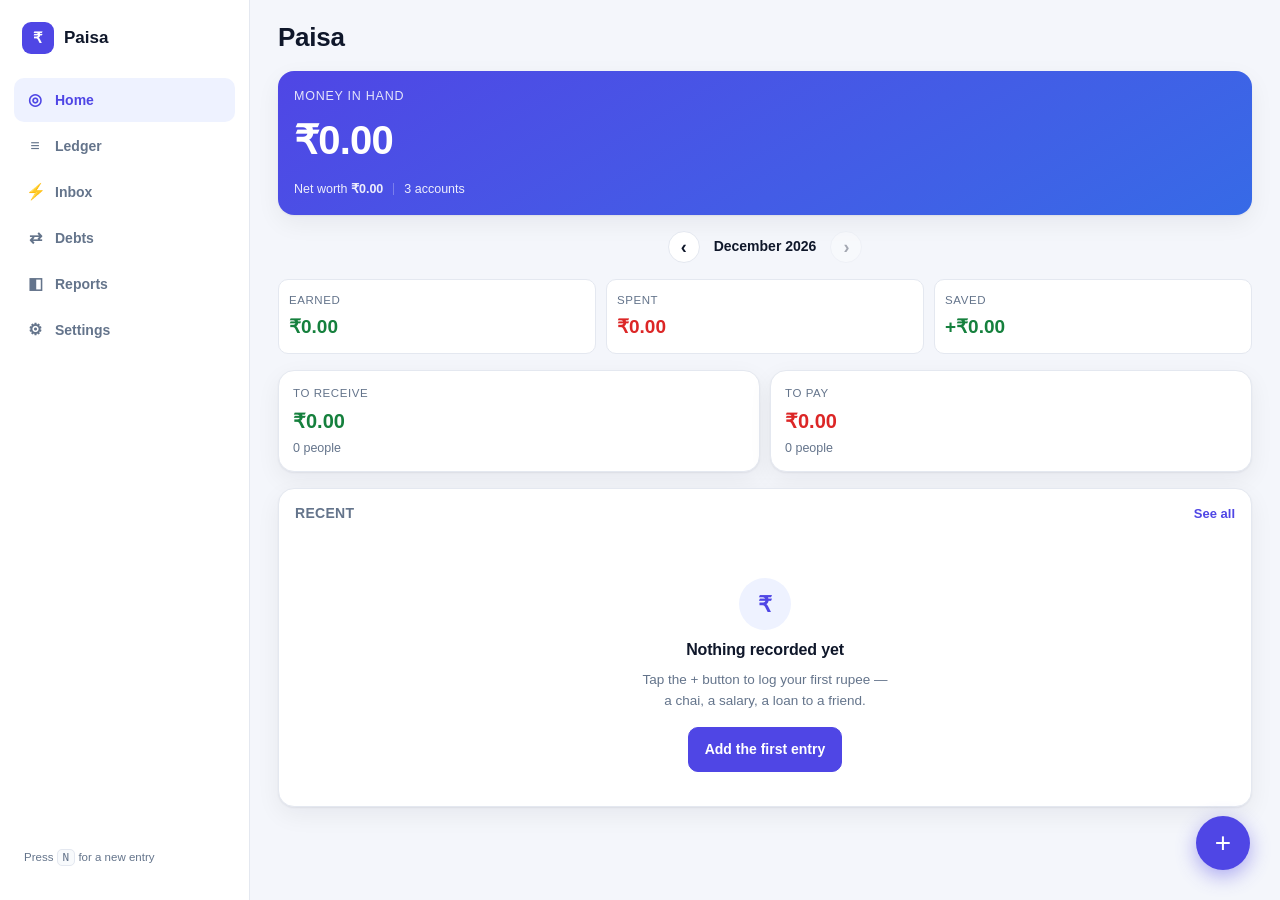
==== index.html @ a32064b5 "Publish 5a4602e" ====
<!DOCTYPE html>
<html lang="en" data-theme="auto">
<head>
<meta charset="utf-8">
<meta name="viewport" content="width=device-width, initial-scale=1, viewport-fit=cover">
<meta name="description" content="Paisa — track every rupee you spend, earn, lend and owe. Works offline on phone and laptop.">
<meta name="theme-color" content="#0b1220" media="(prefers-color-scheme: dark)">
<meta name="theme-color" content="#ffffff" media="(prefers-color-scheme: light)">
<meta name="apple-mobile-web-app-capable" content="yes">
<meta name="apple-mobile-web-app-title" content="Paisa">
<title>Paisa · every rupee accounted for</title>
<link rel="manifest" href="manifest.webmanifest">
<link rel="icon" href="icons/icon.svg" type="image/svg+xml">
<link rel="apple-touch-icon" href="icons/icon-192.png">
<link rel="stylesheet" href="css/app.css">
</head>
<body>

<div id="app" class="app" data-route="dashboard">

  <aside class="rail" aria-label="Sections">
    <div class="brand"><span class="brand-mark">₹</span><span class="brand-name">Paisa</span></div>
    <nav class="rail-nav">
      <a class="rail-link" data-nav="dashboard" href="#/dashboard"><span class="ic">◎</span><span>Home</span></a>
      <a class="rail-link" data-nav="ledger" href="#/ledger"><span class="ic">≡</span><span>Ledger</span></a>
      <a class="rail-link" data-nav="inbox" href="#/inbox"><span class="ic">⚡</span><span>Inbox</span><span class="badge" id="rail-badge" hidden></span></a>
      <a class="rail-link" data-nav="debts" href="#/debts"><span class="ic">⇄</span><span>Debts</span></a>
      <a class="rail-link" data-nav="reports" href="#/reports"><span class="ic">◧</span><span>Reports</span></a>
      <a class="rail-link" data-nav="settings" href="#/settings"><span class="ic">⚙</span><span>Settings</span></a>
    </nav>
    <p class="rail-foot">Press <kbd>N</kbd> for a new entry</p>
  </aside>

  <div class="main">
    <header class="topbar">
      <h1 id="title">Paisa</h1>
      <div class="topbar-actions">
        <a class="topbar-action" href="#/inbox" aria-label="Inbox">⚡<span class="badge" id="top-badge" hidden></span></a>
        <a class="topbar-action" href="#/settings" aria-label="Settings">⚙</a>
      </div>
    </header>

    <main id="view" class="view" role="main"></main>
  </div>

  <button id="fab" class="fab" aria-label="Add an entry">+</button>

  <nav class="tabbar" aria-label="Sections">
    <a class="tab" data-nav="dashboard" href="#/dashboard"><span class="ic">◎</span><span>Home</span></a>
    <a class="tab" data-nav="ledger" href="#/ledger"><span class="ic">≡</span><span>Ledger</span></a>
    <span class="tab-gap" aria-hidden="true"></span>
    <a class="tab" data-nav="debts" href="#/debts"><span class="ic">⇄</span><span>Debts</span></a>
    <a class="tab" data-nav="reports" href="#/reports"><span class="ic">◧</span><span>Reports</span></a>
  </nav>
</div>

<div id="sheet" class="sheet" aria-hidden="true" role="dialog" aria-modal="true" aria-labelledby="sheet-title">
  <div id="sheet-backdrop" class="sheet-backdrop"></div>
  <div class="sheet-panel">
    <div class="sheet-head">
      <h2 id="sheet-title">Entry</h2>
      <button id="sheet-close" class="icon-btn" aria-label="Close">×</button>
    </div>
    <div id="sheet-body" class="sheet-body"></div>
  </div>
</div>

<div id="toast" class="toast" role="status" aria-live="polite"></div>

<script src="js/parse.js"></script>
<script src="js/statement.js"></script>
<script src="js/store.js"></script>
<script src="js/util.js"></script>
<script src="js/charts.js"></script>
<script src="js/views.js"></script>
<script src="js/app.js"></script>
</body>
</html>
---- css/app.css ----
/* Paisa — one stylesheet, mobile first, light + dark. */

/* ---------- tokens ---------- */
:root {
  --bg:            #f4f6fb;
  --surface:       #ffffff;
  --surface-2:     #f8fafc;
  --line:          #e4e8f0;
  --text:          #0f172a;
  --muted:         #64748b;
  --accent:        #4f46e5;
  --accent-soft:   #eef2ff;
  --in:            #15803d;
  --in-bg:         #22c55e;
  --out:           #dc2626;
  --out-bg:        #f87171;
  --warn:          #b45309;
  --shadow:        0 1px 2px rgba(15, 23, 42, .06), 0 8px 24px rgba(15, 23, 42, .06);
  --radius:        16px;
  --radius-sm:     10px;
  --tab-h:         62px;
}

@media (prefers-color-scheme: dark) {
  :root:not([data-theme="light"]) {
    --bg:          #070b14;
    --surface:     #0f172a;
    --surface-2:   #16203a;
    --line:        #1f2b47;
    --text:        #e8edf7;
    --muted:       #8b9bb5;
    --accent:      #818cf8;
    --accent-soft: #1e2545;
    --in:          #4ade80;
    --in-bg:       #22c55e;
    --out:         #f87171;
    --out-bg:      #ef4444;
    --warn:        #fbbf24;
    --shadow:      0 1px 2px rgba(0, 0, 0, .4), 0 10px 30px rgba(0, 0, 0, .35);
  }
}

:root[data-theme="dark"] {
  --bg:          #070b14;
  --surface:     #0f172a;
  --surface-2:   #16203a;
  --line:        #1f2b47;
  --text:        #e8edf7;
  --muted:       #8b9bb5;
  --accent:      #818cf8;
  --accent-soft: #1e2545;
  --in:          #4ade80;
  --in-bg:       #22c55e;
  --out:         #f87171;
  --out-bg:      #ef4444;
  --warn:        #fbbf24;
  --shadow:      0 1px 2px rgba(0, 0, 0, .4), 0 10px 30px rgba(0, 0, 0, .35);
}

/* ---------- base ---------- */
*, *::before, *::after { box-sizing: border-box; }

html { -webkit-text-size-adjust: 100%; }

body {
  margin: 0;
  background: var(--bg);
  color: var(--text);
  font: 15px/1.5 -apple-system, BlinkMacSystemFont, "Segoe UI", Roboto, "Helvetica Neue", Arial, sans-serif;
  font-variant-numeric: tabular-nums;
  -webkit-font-smoothing: antialiased;
}
body.locked { overflow: hidden; }

h1, h2, h3, h4 { margin: 0; font-weight: 650; letter-spacing: -.01em; }
a { color: inherit; text-decoration: none; }
button { font: inherit; color: inherit; }

.muted { color: var(--muted); }
.small { font-size: 12.5px; }
.pad { padding: 0 16px 14px; }
.in { color: var(--in); }
.out { color: var(--out); }
.neutral { color: var(--muted); }
.grow { flex: 1; }

/* ---------- layout ---------- */
.app { min-height: 100vh; }

.rail { display: none; }

.main { padding-bottom: calc(var(--tab-h) + env(safe-area-inset-bottom, 0px) + 12px); }

.topbar {
  position: sticky; top: 0; z-index: 20;
  display: flex; align-items: center; justify-content: space-between;
  gap: 12px;
  padding: calc(env(safe-area-inset-top, 0px) + 12px) 16px 12px;
  background: color-mix(in srgb, var(--bg) 88%, transparent);
  backdrop-filter: saturate(1.4) blur(10px);
  border-bottom: 1px solid var(--line);
}
.topbar h1 { font-size: 20px; }
.topbar-action {
  width: 36px; height: 36px; display: grid; place-items: center;
  border-radius: 50%; background: var(--surface); border: 1px solid var(--line);
}

.view { padding: 14px 14px 24px; display: flex; flex-direction: column; gap: 14px; }

/* ---------- cards ---------- */
.card {
  background: var(--surface);
  border: 1px solid var(--line);
  border-radius: var(--radius);
  box-shadow: var(--shadow);
  padding: 16px;
}
.card.flush { padding: 0; overflow: hidden; }
.card.flush .card-head { padding: 14px 16px 10px; }

.card-head {
  display: flex; align-items: baseline; justify-content: space-between; gap: 12px;
  margin-bottom: 10px;
}
.card-head h3 { font-size: 14px; letter-spacing: .02em; text-transform: uppercase; color: var(--muted); }

.link {
  background: none; border: 0; padding: 0; cursor: pointer;
  color: var(--accent); font-size: 13px; font-weight: 600;
}

.hero {
  background: linear-gradient(150deg, var(--accent) 0%, color-mix(in srgb, var(--accent) 62%, #0ea5e9) 100%);
  color: #fff; border: 0;
}
.hero.inner { background: var(--surface-2); color: var(--text); border: 1px solid var(--line); }
.hero-label { font-size: 12.5px; opacity: .85; text-transform: uppercase; letter-spacing: .06em; }
.hero-value { font-size: 34px; font-weight: 700; letter-spacing: -.02em; margin: 4px 0 10px; }
.hero.inner .hero-value.in { color: var(--in); }
.hero.inner .hero-value.out { color: var(--out); }
.hero-foot { display: flex; align-items: center; gap: 10px; font-size: 12.5px; opacity: .9; flex-wrap: wrap; }
.hero-sep { width: 1px; height: 12px; background: currentColor; opacity: .3; }

/* ---------- tiles ---------- */
.tiles { display: grid; grid-template-columns: repeat(3, 1fr); gap: 10px; }
.tile {
  background: var(--surface); border: 1px solid var(--line); border-radius: var(--radius-sm);
  padding: 12px 10px; display: flex; flex-direction: column; gap: 4px; min-width: 0;
}
.tile-label { font-size: 11.5px; color: var(--muted); text-transform: uppercase; letter-spacing: .05em; }
.tile-value { font-size: 15px; font-weight: 650; overflow-wrap: anywhere; }

.duo { display: grid; grid-template-columns: 1fr 1fr; gap: 10px; }
.duo.tight { gap: 10px; }
.card.mini { display: flex; flex-direction: column; gap: 3px; padding: 14px; }
.mini-value { font-size: 20px; font-weight: 700; overflow-wrap: anywhere; }

/* ---------- month switch ---------- */
.month-switch {
  display: flex; align-items: center; justify-content: center; gap: 14px;
  font-weight: 600; font-size: 14px;
}
.icon-btn {
  width: 32px; height: 32px; border-radius: 50%;
  background: var(--surface); border: 1px solid var(--line);
  cursor: pointer; display: grid; place-items: center; font-size: 18px; line-height: 1;
}
.icon-btn[disabled] { opacity: .35; cursor: default; }

/* ---------- rows ---------- */
.rows { list-style: none; margin: 0; padding: 0; }
.row {
  display: flex; align-items: center; gap: 12px;
  padding: 11px 16px; border-top: 1px solid var(--line);
  cursor: pointer; min-width: 0;
}
.rows > .row:first-child { border-top: 0; }
.row:hover, .row:focus-visible { background: var(--surface-2); outline: none; }
.row.settled { opacity: .55; }

.row-dot, .avatar {
  flex: 0 0 auto; width: 36px; height: 36px; border-radius: 11px;
  display: grid; place-items: center; color: #fff; font-weight: 700; font-size: 13px;
}
.avatar { border-radius: 50%; }
.avatar.big { width: 52px; height: 52px; font-size: 17px; }
.row-glyph { font-size: 15px; line-height: 1; }

.row-main { flex: 1; min-width: 0; display: flex; flex-direction: column; gap: 2px; }
.row-title { font-weight: 600; white-space: nowrap; overflow: hidden; text-overflow: ellipsis; }
.row-sub { font-size: 12.5px; color: var(--muted); white-space: nowrap; overflow: hidden; text-overflow: ellipsis; }

.amt { font-weight: 650; white-space: nowrap; font-size: 14.5px; }

.group { display: flex; flex-direction: column; }
.group-head {
  display: flex; justify-content: space-between; align-items: baseline;
  padding: 6px 4px; font-size: 12.5px; color: var(--muted); font-weight: 600;
}
.group .rows {
  background: var(--surface); border: 1px solid var(--line);
  border-radius: var(--radius); overflow: hidden; box-shadow: var(--shadow);
}

/* ---------- pills, chips ---------- */
.pill {
  display: inline-block; padding: 1px 7px; border-radius: 999px;
  background: var(--surface-2); border: 1px solid var(--line);
  font-size: 11px; font-weight: 600; color: var(--muted); vertical-align: middle;
}
.pill.tiny { font-size: 10.5px; }
.pill.warn { color: var(--warn); border-color: color-mix(in srgb, var(--warn) 40%, var(--line)); }
.pill.danger { color: var(--out); border-color: color-mix(in srgb, var(--out) 40%, var(--line)); }

.chips { display: flex; flex-wrap: wrap; gap: 8px; }
.chips.scroll-x { flex-wrap: nowrap; overflow-x: auto; padding-bottom: 4px; scrollbar-width: none; }
.chips.scroll-x::-webkit-scrollbar { display: none; }
.chip {
  flex: 0 0 auto; cursor: pointer;
  padding: 7px 13px; border-radius: 999px;
  background: var(--surface); border: 1px solid var(--line);
  font-size: 13px; font-weight: 600; color: var(--muted);
  display: inline-flex; align-items: center; gap: 6px;
}
.chip.on { background: var(--accent); border-color: var(--accent); color: #fff; }
.chip.muted { opacity: .5; }
.chips.quick .chip { font-size: 12.5px; padding: 6px 11px; }

.swatch { width: 10px; height: 10px; border-radius: 3px; display: inline-block; flex: 0 0 auto; }
.swatch.in-bg { background: var(--in-bg); }
.swatch.out-bg { background: var(--out-bg); }

/* ---------- category lists ---------- */
.cat-list { list-style: none; margin: 0; padding: 0; display: flex; flex-direction: column; gap: 10px; }
.cat-list li { display: grid; grid-template-columns: minmax(0, 1fr) auto; gap: 4px 10px; align-items: center; }
.cat-name { display: flex; align-items: center; gap: 7px; font-size: 13.5px; min-width: 0; }
.cat-name > span { white-space: nowrap; }
.cat-val { font-size: 13.5px; font-weight: 650; white-space: nowrap; text-align: right; }
.meter {
  grid-column: 1 / -1; height: 5px; border-radius: 999px;
  background: var(--surface-2); border: 1px solid var(--line); overflow: hidden;
}
.meter-fill { display: block; height: 100%; border-radius: 999px; }

/* ---------- progress ---------- */
.progress { height: 8px; border-radius: 999px; background: color-mix(in srgb, var(--muted) 22%, transparent); overflow: hidden; margin: 8px 0; }
.progress-fill { height: 100%; background: var(--accent); border-radius: 999px; transition: width .25s ease; }
.progress-fill.danger { background: var(--out); }
.hero .progress { background: rgba(255, 255, 255, .25); }
.hero.inner .progress { background: color-mix(in srgb, var(--muted) 22%, transparent); }

/* ---------- charts ---------- */
.donut { width: 100%; max-width: 190px; height: auto; display: block; margin: 0 auto; }
.donut-top { font-size: 18px; font-weight: 700; fill: var(--text); }
.donut-sub { font-size: 11px; fill: var(--muted); }
.donut-wrap { display: flex; flex-direction: column; gap: 16px; }
.bars { width: 100%; height: 190px; }
.bars .grid { stroke: var(--line); stroke-width: 1; }
.bars .axis { font-size: 10px; fill: var(--muted); }
.bars .bar-in { fill: var(--in-bg); }
.bars .bar-out { fill: var(--out-bg); }
.legend { display: flex; gap: 16px; justify-content: center; font-size: 12.5px; color: var(--muted); margin-top: 6px; }
.legend span { display: inline-flex; align-items: center; gap: 6px; }

/* ---------- forms ---------- */
.field { display: flex; flex-direction: column; gap: 6px; margin-bottom: 14px; }
.field > label { font-size: 12.5px; font-weight: 600; color: var(--muted); }
.input {
  width: 100%; padding: 11px 12px;
  background: var(--surface-2); color: var(--text);
  border: 1px solid var(--line); border-radius: var(--radius-sm);
  font: inherit; appearance: none;
}
.input:focus { outline: 2px solid var(--accent); outline-offset: 1px; }
select.input { background-image: none; }
.hint { margin: 2px 0 0; font-size: 12px; color: var(--muted); }
.warn-box {
  padding: 10px 12px; border-radius: var(--radius-sm);
  background: var(--accent-soft); color: var(--text); margin-bottom: 14px;
}

.toolbar { display: flex; gap: 8px; }
.search { border-radius: 999px; }
.filters { display: grid; grid-template-columns: 1fr 1fr; gap: 8px; }
.ledger-summary {
  display: flex; gap: 12px; justify-content: space-between;
  font-size: 12.5px; color: var(--muted); font-weight: 600; padding: 0 4px;
}

.switch-row { display: flex; align-items: center; gap: 9px; font-size: 13.5px; margin-bottom: 14px; cursor: pointer; }
.switch-row input { width: 18px; height: 18px; accent-color: var(--accent); }

.btn {
  padding: 11px 16px; border-radius: var(--radius-sm);
  background: var(--surface-2); border: 1px solid var(--line);
  font-weight: 650; font-size: 14px; cursor: pointer;
}
.btn:hover { border-color: var(--accent); }
.btn.primary { background: var(--accent); border-color: var(--accent); color: #fff; }
.btn.danger { background: transparent; border-color: color-mix(in srgb, var(--out) 45%, var(--line)); color: var(--out); }
.btn-row { display: flex; gap: 10px; flex-wrap: wrap; margin-bottom: 14px; }
.btn-row .btn { flex: 1 1 auto; }

.palette { display: flex; flex-wrap: wrap; gap: 8px; }
.swatch-btn { width: 30px; height: 30px; border-radius: 9px; border: 2px solid transparent; cursor: pointer; }
.swatch-btn.on { border-color: var(--text); }

.amount-field {
  display: flex; align-items: center; gap: 8px;
  padding: 14px 16px; margin: 14px 0 10px;
  background: var(--surface-2); border: 1px solid var(--line); border-radius: var(--radius);
}
.rupee { font-size: 26px; color: var(--muted); }
.amount-input {
  flex: 1; min-width: 0; background: none; border: 0; outline: none; color: var(--text);
  font-size: 34px; font-weight: 700; letter-spacing: -.02em;
}
.amount-input::-webkit-outer-spin-button, .amount-input::-webkit-inner-spin-button { -webkit-appearance: none; margin: 0; }
.amount-input[type=number] { -moz-appearance: textfield; }
.type-chips { margin-bottom: 4px; }

.sheet-actions { display: flex; gap: 10px; margin-top: 18px; }
.sub-head { font-size: 12.5px; text-transform: uppercase; letter-spacing: .05em; color: var(--muted); margin: 18px 0 8px; }
.debt-head { display: flex; align-items: center; gap: 14px; margin-bottom: 16px; }
.debt-name { font-size: 19px; font-weight: 700; }
.net-note { margin: 0 4px; font-size: 13px; font-weight: 600; }
.footnote { text-align: center; color: var(--muted); font-size: 12px; padding: 6px 0 10px; }

/* ---------- inbox + automation ---------- */
.topbar-actions { display: flex; gap: 8px; align-items: center; }
.topbar-action { position: relative; }

.badge {
  position: absolute; top: -4px; right: -4px;
  min-width: 17px; height: 17px; padding: 0 4px;
  border-radius: 999px; background: var(--out); color: #fff;
  font-size: 10.5px; font-weight: 700; line-height: 17px; text-align: center;
}
.badge[hidden] { display: none; }

.nudge {
  display: flex; align-items: center; gap: 12px;
  border-color: color-mix(in srgb, var(--accent) 45%, var(--line));
  background: var(--accent-soft);
}
.nudge-badge {
  flex: 0 0 auto; width: 34px; height: 34px; border-radius: 50%;
  display: grid; place-items: center;
  background: var(--accent); color: #fff; font-weight: 700; font-size: 14px;
}
.nudge-go { color: var(--accent); font-size: 18px; font-weight: 700; }

.row-tools { display: flex; gap: 5px; flex: 0 0 auto; }
.mini-btn {
  width: 28px; height: 28px; border-radius: 8px; cursor: pointer;
  background: var(--surface-2); border: 1px solid var(--line);
  color: var(--muted); font-size: 15px; line-height: 1;
  display: grid; place-items: center;
}
.mini-btn:hover { border-color: var(--accent); color: var(--text); }
.mini-btn.ok { color: var(--in); border-color: color-mix(in srgb, var(--in) 40%, var(--line)); }
.inbox-row { gap: 9px; }
.inbox-row .amt { font-size: 13.5px; }
.inbox-row .row-title { white-space: nowrap; overflow: hidden; text-overflow: ellipsis; }

textarea.tall {
  min-height: 140px; resize: vertical; font-family: inherit; line-height: 1.5;
}
input[type=file].input { padding: 9px 12px; font-size: 13px; }

.preview {
  margin-top: 14px; border: 1px solid var(--line); border-radius: var(--radius-sm);
  overflow: hidden; background: var(--surface-2);
}
.preview:empty { display: none; }
.preview-head {
  padding: 8px 12px; font-size: 12px; font-weight: 700;
  color: var(--muted); text-transform: uppercase; letter-spacing: .05em;
  border-bottom: 1px solid var(--line);
}
.preview-row {
  display: flex; gap: 12px; align-items: baseline;
  padding: 7px 12px; font-size: 13px; border-top: 1px solid var(--line);
}
.preview-row:first-of-type { border-top: 0; }
.preview-row > span:first-child { flex: 0 0 auto; font-weight: 650; min-width: 84px; }
.preview-row > span:last-child { color: var(--muted); overflow: hidden; text-overflow: ellipsis; white-space: nowrap; }
.preview-row.bad > span:first-child { color: var(--out); min-width: 0; }
.preview-row.muted { color: var(--muted); font-style: italic; }

.steps { margin: 0; padding-left: 20px; display: flex; flex-direction: column; gap: 10px; font-size: 13.5px; }
.steps li { line-height: 1.55; }
.steps strong { font-weight: 650; }

/* ---------- empty ---------- */
.empty { text-align: center; padding: 34px 22px; display: flex; flex-direction: column; align-items: center; gap: 8px; }
.empty-icon {
  width: 52px; height: 52px; border-radius: 50%; display: grid; place-items: center;
  background: var(--accent-soft); color: var(--accent); font-size: 22px; font-weight: 700;
}
.empty h3 { font-size: 16px; }
.empty p { margin: 0; color: var(--muted); font-size: 13.5px; max-width: 34ch; }
.empty .btn { margin-top: 8px; }

/* ---------- fab + tabbar ---------- */
.fab {
  position: fixed; z-index: 30;
  left: 50%; transform: translateX(-50%);
  bottom: calc(env(safe-area-inset-bottom, 0px) + 12px);
  width: 56px; height: 56px; border-radius: 50%;
  background: var(--accent); color: #fff; border: 4px solid var(--bg);
  font-size: 28px; line-height: 1; cursor: pointer;
  box-shadow: 0 6px 20px color-mix(in srgb, var(--accent) 45%, transparent);
}
.fab:active { transform: translateX(-50%) scale(.94); }

.tabbar {
  position: fixed; z-index: 25; left: 0; right: 0; bottom: 0;
  height: calc(var(--tab-h) + env(safe-area-inset-bottom, 0px));
  padding-bottom: env(safe-area-inset-bottom, 0px);
  display: grid; grid-template-columns: 1fr 1fr 76px 1fr 1fr;
  background: color-mix(in srgb, var(--surface) 92%, transparent);
  backdrop-filter: blur(12px) saturate(1.3);
  border-top: 1px solid var(--line);
}
.tab {
  display: flex; flex-direction: column; align-items: center; justify-content: center; gap: 2px;
  font-size: 10.5px; font-weight: 600; color: var(--muted);
}
.tab .ic { font-size: 17px; line-height: 1; }
.tab.on { color: var(--accent); }

/* ---------- sheet ---------- */
.sheet { position: fixed; inset: 0; z-index: 60; visibility: hidden; }
.sheet.open { visibility: visible; }
.sheet-backdrop {
  position: absolute; inset: 0; background: rgba(2, 6, 23, .55);
  opacity: 0; transition: opacity .2s ease;
}
.sheet.open .sheet-backdrop { opacity: 1; }
.sheet-panel {
  position: absolute; left: 0; right: 0; bottom: 0;
  max-height: 92vh; display: flex; flex-direction: column;
  background: var(--surface);
  border-radius: 22px 22px 0 0;
  border-top: 1px solid var(--line);
  transform: translateY(100%); transition: transform .24s cubic-bezier(.32, .72, 0, 1);
}
.sheet.open .sheet-panel { transform: translateY(0); }
.sheet-head {
  display: flex; align-items: center; justify-content: space-between;
  padding: 16px 16px 10px; border-bottom: 1px solid var(--line);
}
.sheet-head h2 { font-size: 17px; }
.sheet-body {
  overflow-y: auto; -webkit-overflow-scrolling: touch;
  padding: 16px 16px calc(env(safe-area-inset-bottom, 0px) + 24px);
}

/* ---------- toast ---------- */
.toast {
  position: fixed; z-index: 80; left: 50%; transform: translate(-50%, 20px);
  bottom: calc(var(--tab-h) + env(safe-area-inset-bottom, 0px) + 20px);
  max-width: min(92vw, 420px);
  padding: 11px 16px; border-radius: 999px;
  background: var(--text); color: var(--bg);
  font-size: 13.5px; font-weight: 600; text-align: center;
  opacity: 0; pointer-events: none; transition: opacity .2s ease, transform .2s ease;
}
.toast.show { opacity: 1; transform: translate(-50%, 0); }
.toast.error { background: var(--out); color: #fff; }

/* ---------- laptop / desktop ---------- */
@media (min-width: 720px) {
  .app { display: grid; grid-template-columns: 232px minmax(0, 1fr); }

  .rail {
    display: flex; flex-direction: column; gap: 6px;
    position: sticky; top: 0; height: 100vh;
    padding: 22px 14px; border-right: 1px solid var(--line);
    background: var(--surface);
  }
  .brand { display: flex; align-items: center; gap: 10px; padding: 0 8px 18px; }
  .brand-mark {
    width: 32px; height: 32px; border-radius: 9px; display: grid; place-items: center;
    background: var(--accent); color: #fff; font-weight: 700;
  }
  .brand-name { font-size: 17px; font-weight: 700; }
  .rail-nav { display: flex; flex-direction: column; gap: 2px; }
  .rail-link {
    display: flex; align-items: center; gap: 11px;
    padding: 10px 12px; border-radius: var(--radius-sm);
    font-size: 14px; font-weight: 600; color: var(--muted);
  }
  .rail-link .ic { font-size: 16px; width: 18px; text-align: center; }
  .rail-link:hover { background: var(--surface-2); color: var(--text); }
  .rail-link.on { background: var(--accent-soft); color: var(--accent); }
  .rail-link { position: relative; }
  .rail-link .badge { position: static; margin-left: auto; }
  .rail-foot { margin-top: auto; font-size: 11.5px; color: var(--muted); padding: 0 10px; }
  .rail-foot kbd {
    padding: 1px 5px; border-radius: 5px; border: 1px solid var(--line);
    background: var(--surface-2); font-size: 11px;
  }

  .main { padding-bottom: 40px; }
  .topbar { padding: 18px 28px 14px; background: transparent; border-bottom: 0; backdrop-filter: none; }
  .topbar h1 { font-size: 26px; }
  .topbar-action { display: none; }
  .view { padding: 0 28px 40px; max-width: 980px; gap: 16px; }

  .tabbar { display: none; }
  .fab {
    left: auto; right: 30px; bottom: 30px; transform: none;
    width: 54px; height: 54px; border-width: 0;
  }
  .fab:active { transform: scale(.94); }
  .toast { bottom: 30px; left: 50%; }

  .type-chips { flex-wrap: wrap; overflow: visible; }
  .tiles { grid-template-columns: repeat(3, 1fr); }
  .tile-value { font-size: 19px; }
  .hero-value { font-size: 40px; }
  .donut-wrap { flex-direction: row; align-items: center; gap: 28px; }
  .donut { max-width: 210px; flex: 0 0 auto; }
  .cat-list.grow { flex: 1; min-width: 0; }
  .sheet-panel {
    left: 50%; right: auto; bottom: auto; top: 50%;
    width: min(560px, 94vw); max-height: 88vh;
    border-radius: var(--radius); border: 1px solid var(--line);
    transform: translate(-50%, -46%) scale(.98); opacity: 0;
    transition: transform .18s ease, opacity .18s ease;
  }
  .sheet.open .sheet-panel { transform: translate(-50%, -50%) scale(1); opacity: 1; }
}

@media (min-width: 1080px) {
  .app { grid-template-columns: 250px minmax(0, 1fr); }
  .view { max-width: 1060px; }
  .dashboard-split { display: grid; grid-template-columns: 1fr 1fr; gap: 16px; }
}

@media (prefers-reduced-motion: reduce) {
  * { transition: none !important; animation: none !important; }
}
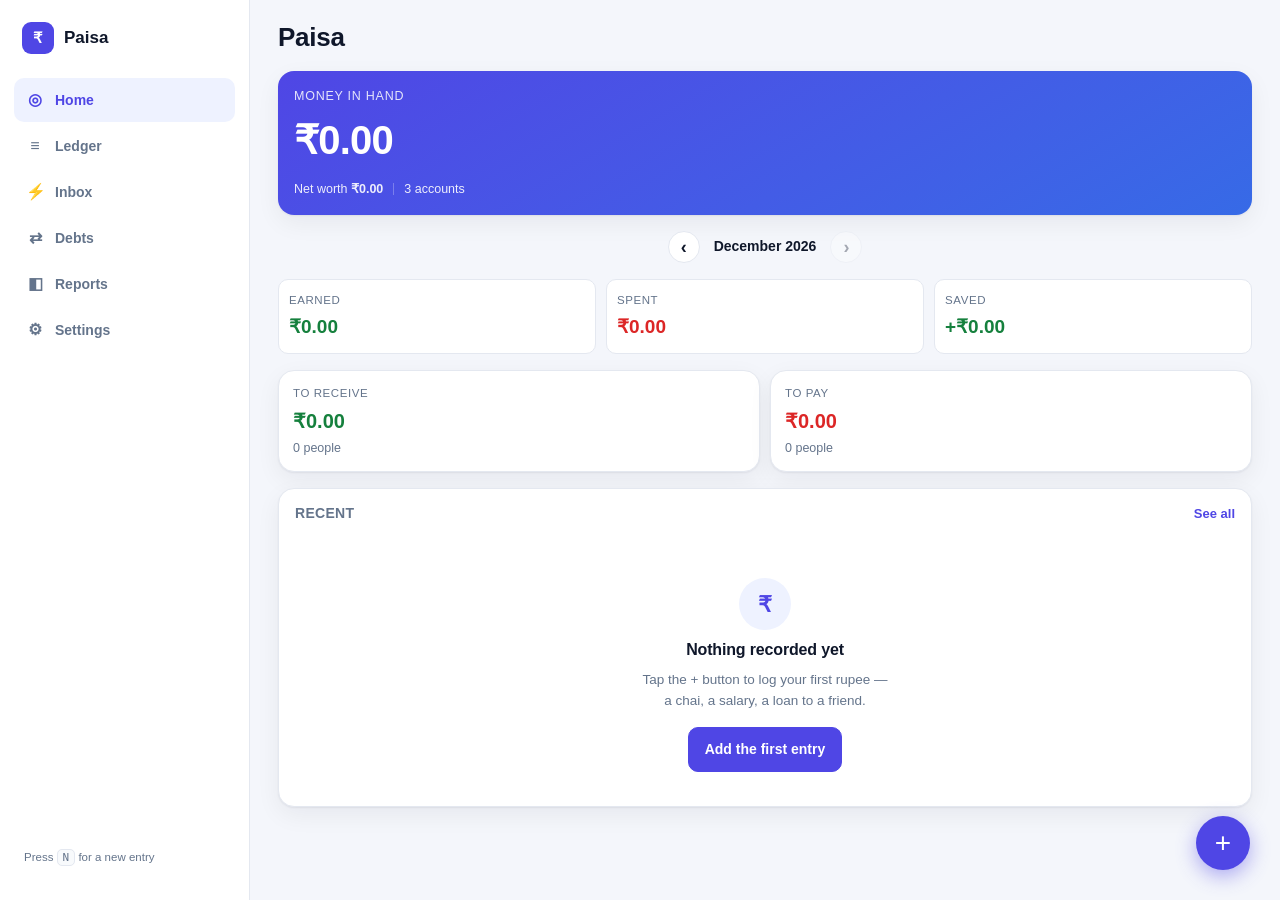
==== commit 086dd272: "Publish 9b539da" ====
--- a/index.html
+++ b/index.html
@@ -69,6 +69,7 @@
 
 <script src="js/parse.js"></script>
 <script src="js/statement.js"></script>
+<script src="js/cardstatement.js"></script>
 <script src="js/store.js"></script>
 <script src="js/util.js"></script>
 <script src="js/charts.js"></script>
